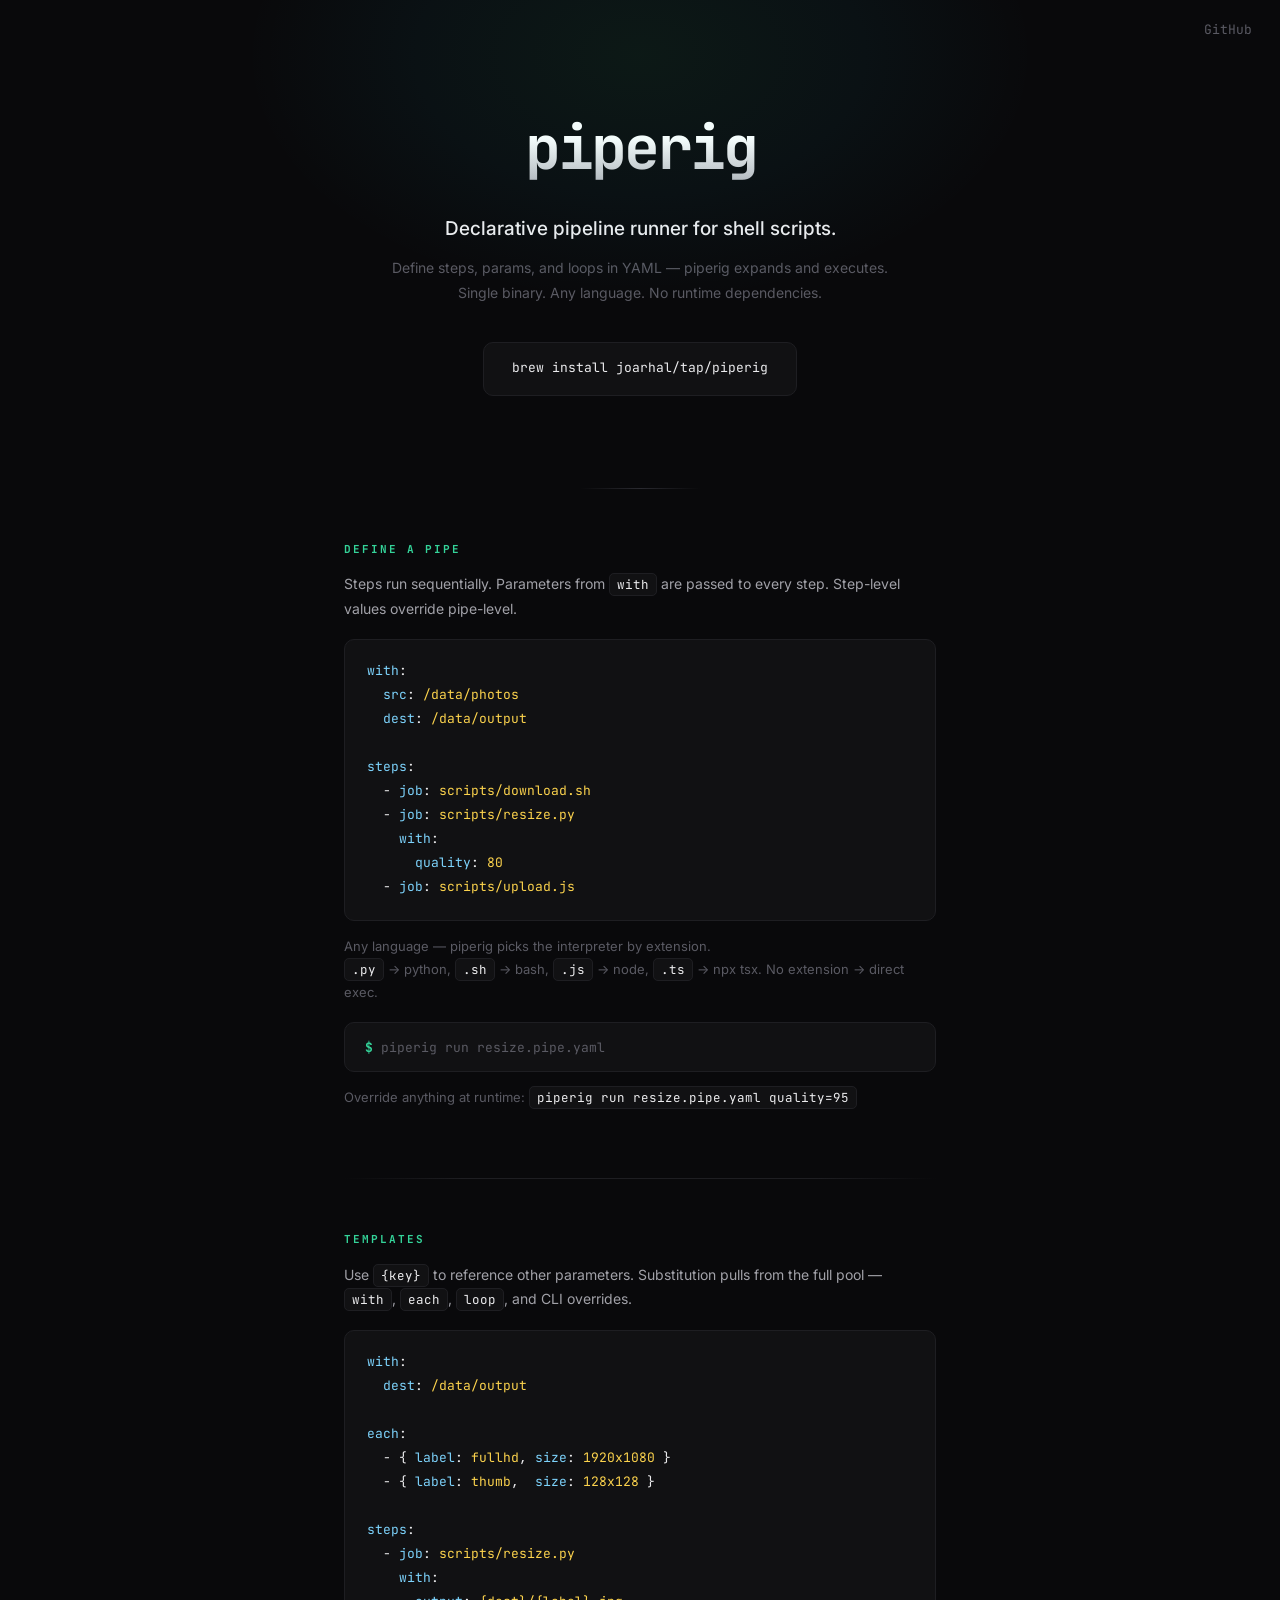
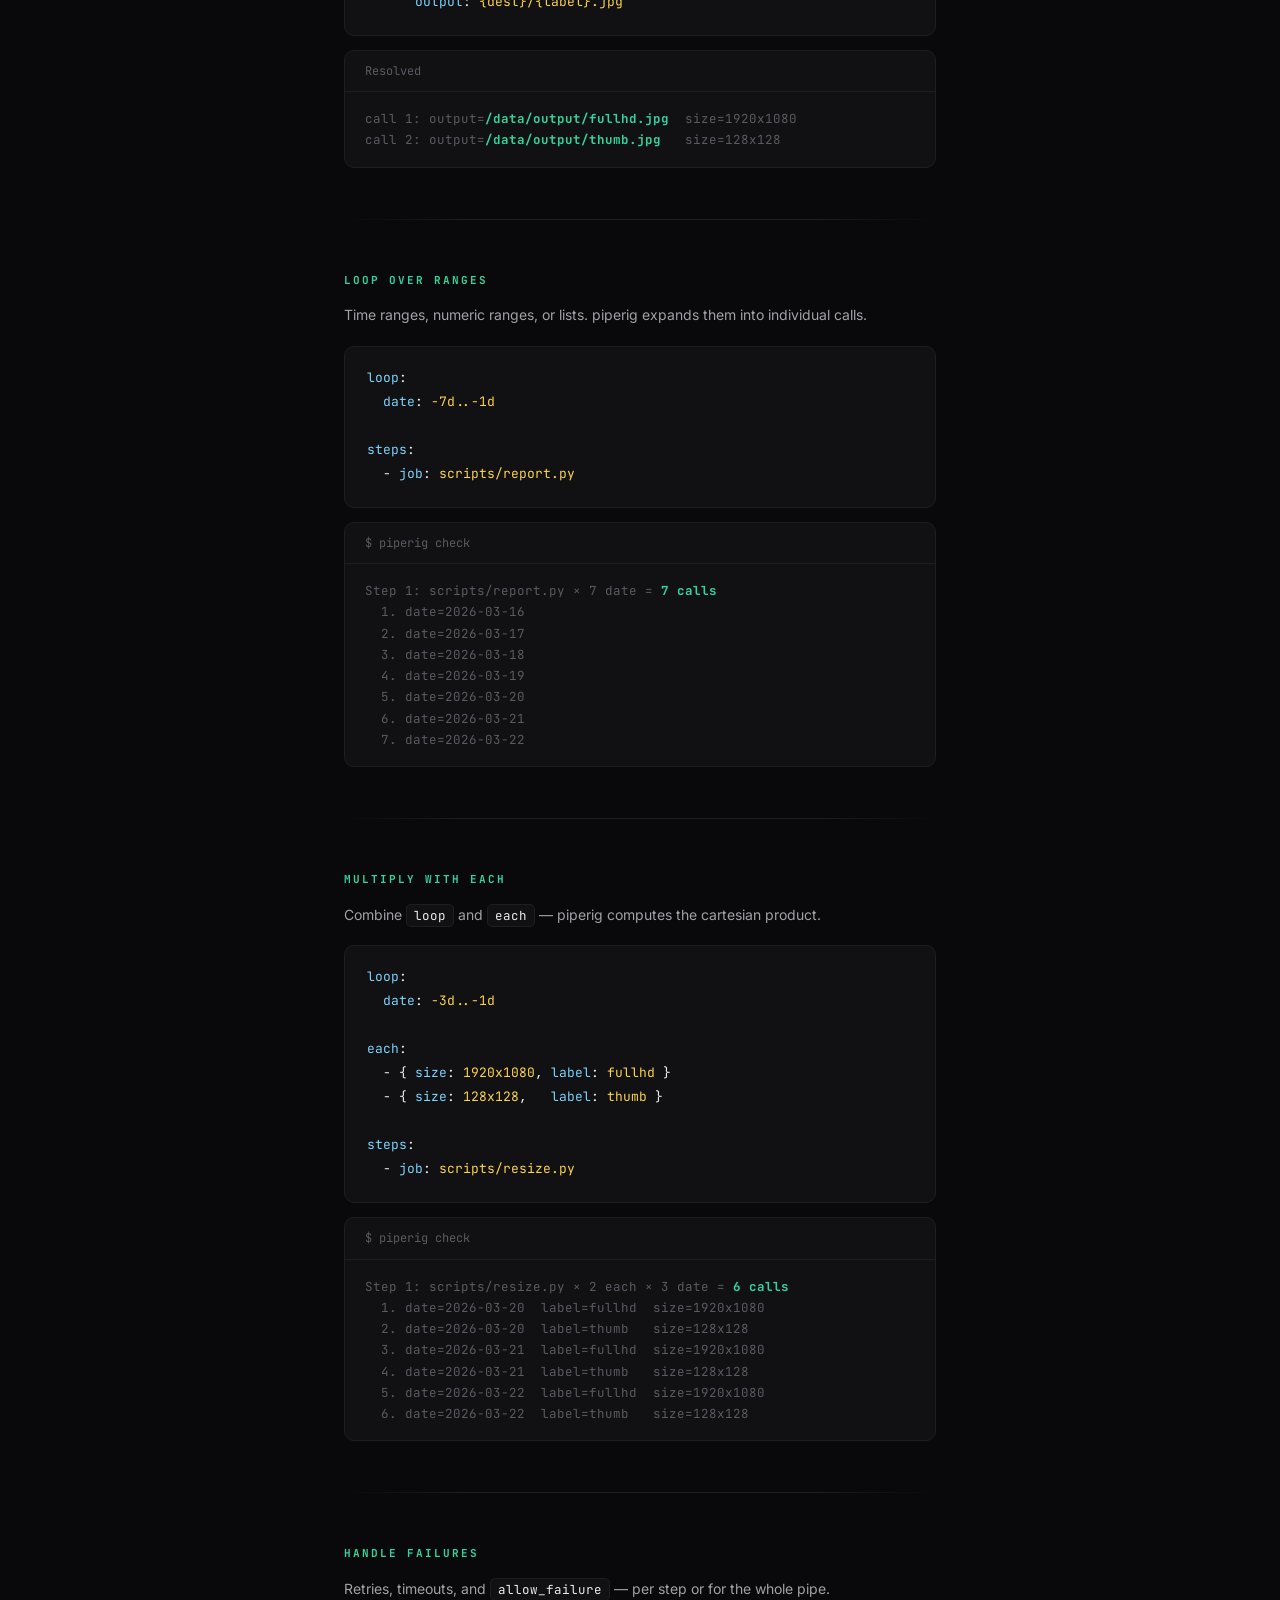
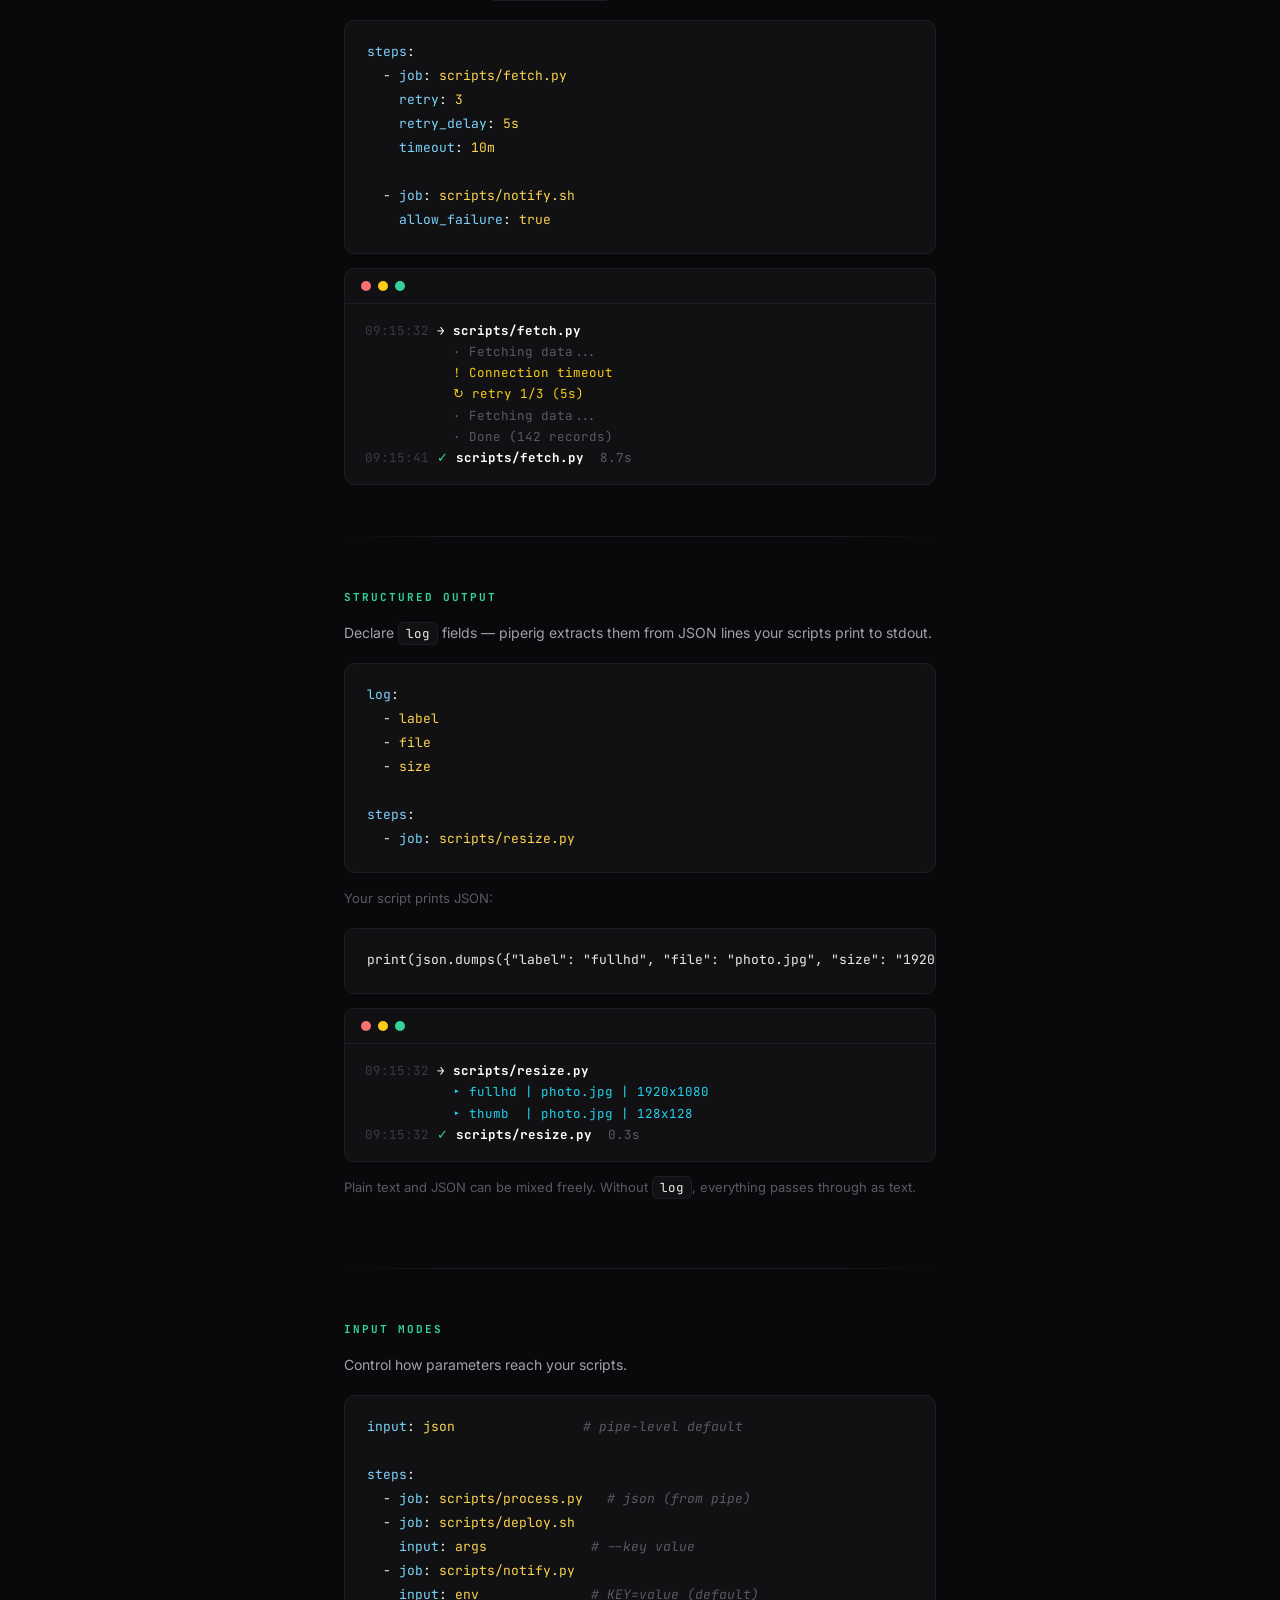
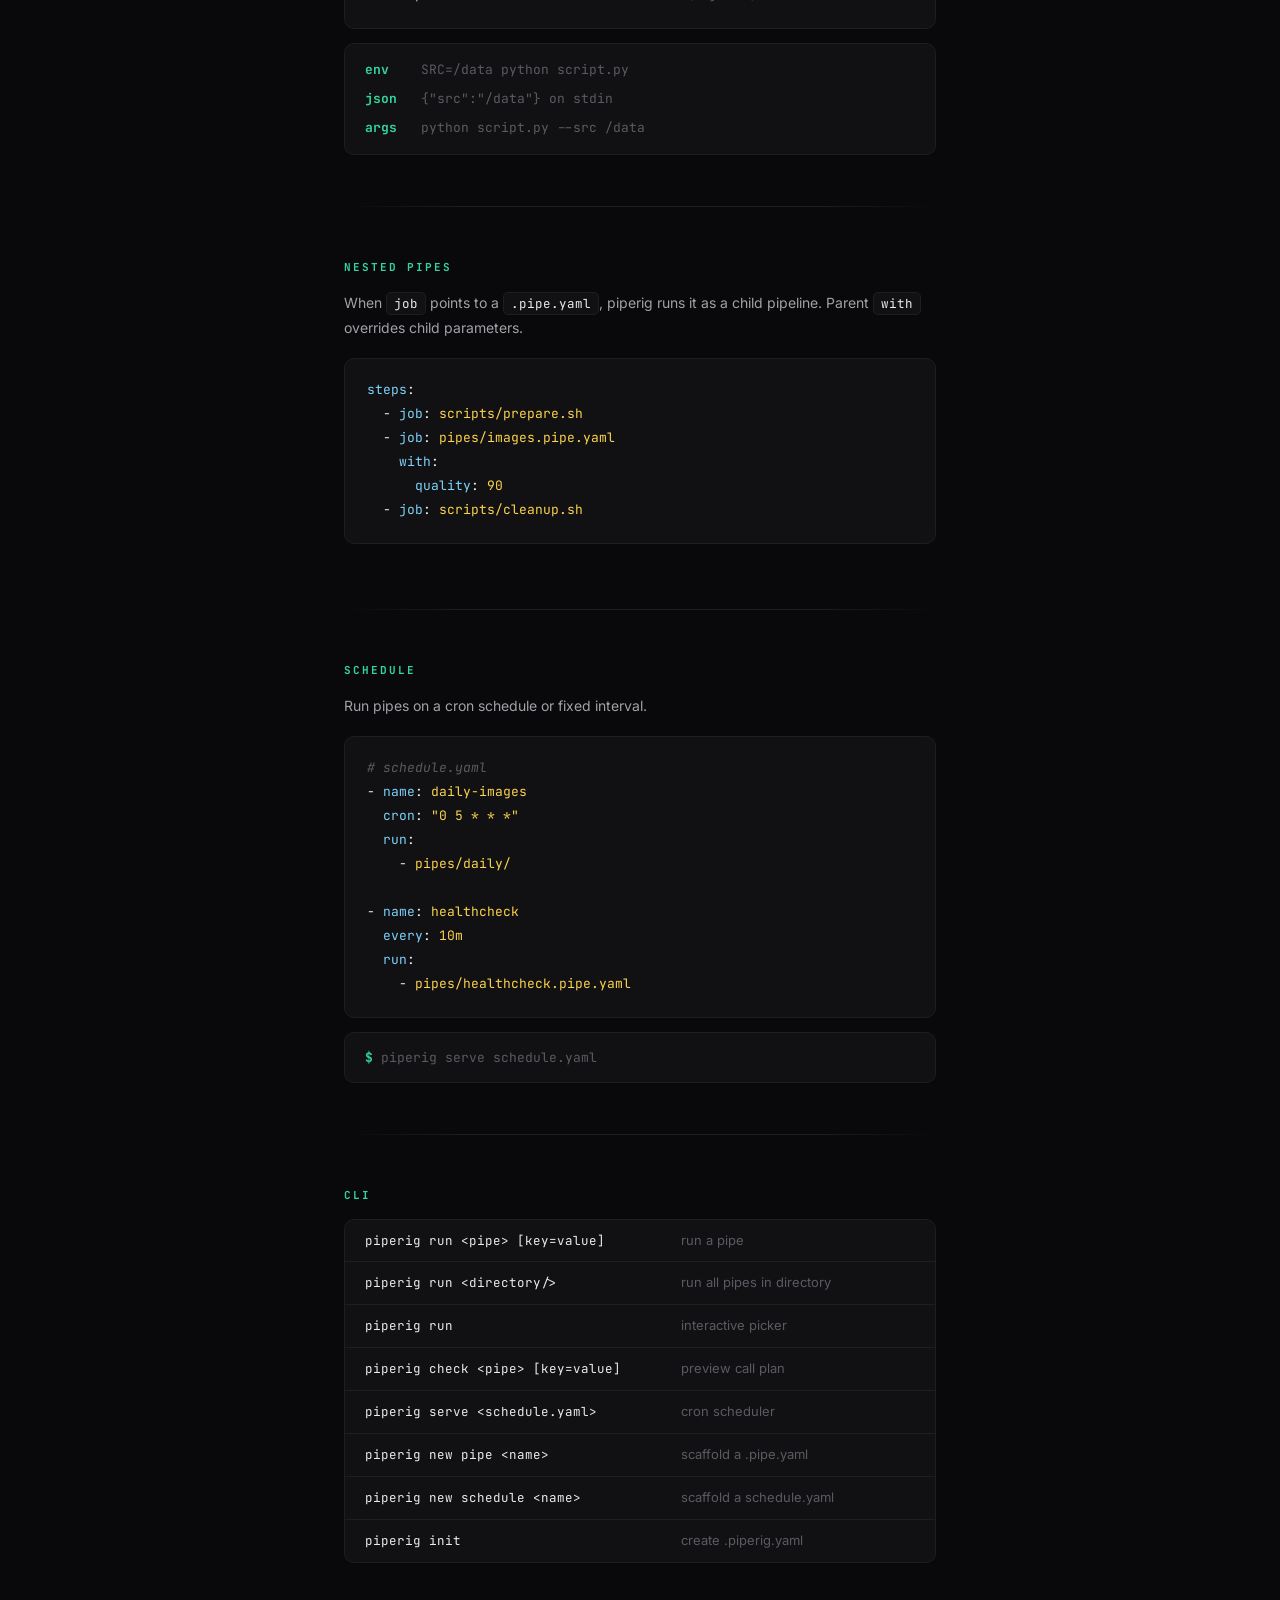
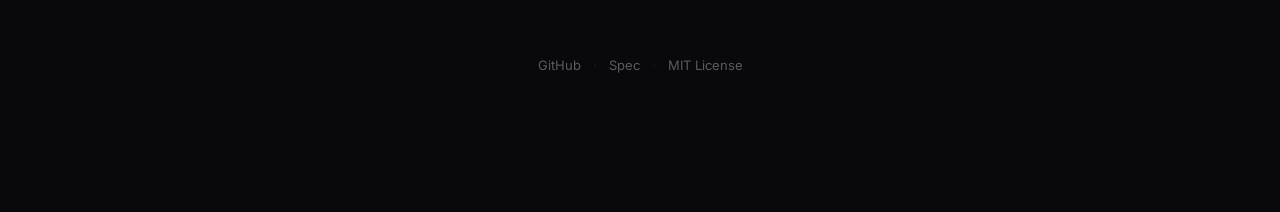
==== index.html @ ed2d98db "feat: add site to root for GitHub Pages Co-Authored-By: Claude Opus 4.6 (1M context) <noreply@anthro" ====
<!DOCTYPE html>
<html lang="en">
<head>
<meta charset="utf-8">
<meta name="viewport" content="width=device-width, initial-scale=1">
<title>piperig — declarative pipeline runner</title>
<link rel="stylesheet" href="style.css">
</head>
<body>

<header>
  <a href="https://github.com/joarhal/piperig" class="nav-link">GitHub</a>
  <h1>piperig</h1>
  <p class="subtitle">Declarative pipeline runner for shell scripts.</p>
  <p class="desc">Define steps, params, and loops in YAML — piperig expands and executes.<br>Single binary. Any language. No runtime dependencies.</p>
  <div class="install">
    <pre><code>brew install joarhal/tap/piperig</code></pre>
  </div>
</header>

<main>

<!-- 1: Define a pipe with parameters -->
<section>
  <div class="example-label">Define a pipe</div>
  <p>Steps run sequentially. Parameters from <code>with</code> are passed to every step. Step-level values override pipe-level.</p>
  <pre><code><span class="y-key">with</span>:
  <span class="y-key">src</span>: <span class="y-val">/data/photos</span>
  <span class="y-key">dest</span>: <span class="y-val">/data/output</span>

<span class="y-key">steps</span>:
  - <span class="y-key">job</span>: <span class="y-val">scripts/download.sh</span>
  - <span class="y-key">job</span>: <span class="y-val">scripts/resize.py</span>
    <span class="y-key">with</span>:
      <span class="y-key">quality</span>: <span class="y-val">80</span>
  - <span class="y-key">job</span>: <span class="y-val">scripts/upload.js</span></code></pre>
  <p class="note">Any language — piperig picks the interpreter by extension.<br><code>.py</code> → python, <code>.sh</code> → bash, <code>.js</code> → node, <code>.ts</code> → npx tsx. No extension → direct exec.</p>
  <div class="run-line"><code>piperig run resize.pipe.yaml</code></div>
  <p class="note">Override anything at runtime: <code>piperig run resize.pipe.yaml quality=95</code></p>
</section>

<!-- 2: Templates -->
<section>
  <div class="example-label">Templates</div>
  <p>Use <code>{key}</code> to reference other parameters. Substitution pulls from the full pool — <code>with</code>, <code>each</code>, <code>loop</code>, and CLI overrides.</p>
  <pre><code><span class="y-key">with</span>:
  <span class="y-key">dest</span>: <span class="y-val">/data/output</span>

<span class="y-key">each</span>:
  - { <span class="y-key">label</span>: <span class="y-val">fullhd</span>, <span class="y-key">size</span>: <span class="y-val">1920x1080</span> }
  - { <span class="y-key">label</span>: <span class="y-val">thumb</span>,  <span class="y-key">size</span>: <span class="y-val">128x128</span> }

<span class="y-key">steps</span>:
  - <span class="y-key">job</span>: <span class="y-val">scripts/resize.py</span>
    <span class="y-key">with</span>:
      <span class="y-key">output</span>: <span class="y-val">{dest}/{label}.jpg</span></code></pre>
  <div class="result">
    <div class="result-header">Resolved</div>
    <div class="result-body">call 1: output=<span class="accent">/data/output/fullhd.jpg</span>  size=1920x1080
call 2: output=<span class="accent">/data/output/thumb.jpg</span>   size=128x128</div>
  </div>
</section>

<!-- 3: Loop -->
<section>
  <div class="example-label">Loop over ranges</div>
  <p>Time ranges, numeric ranges, or lists. piperig expands them into individual calls.</p>
  <pre><code><span class="y-key">loop</span>:
  <span class="y-key">date</span>: <span class="y-val">-7d..-1d</span>

<span class="y-key">steps</span>:
  - <span class="y-key">job</span>: <span class="y-val">scripts/report.py</span></code></pre>
  <div class="result">
    <div class="result-header">$ piperig check</div>
    <div class="result-body">Step 1: scripts/report.py × 7 date = <span class="accent">7 calls</span>
  1. date=2026-03-16
  2. date=2026-03-17
  3. date=2026-03-18
  4. date=2026-03-19
  5. date=2026-03-20
  6. date=2026-03-21
  7. date=2026-03-22</div>
  </div>
</section>

<!-- 4: Each + cartesian -->
<section>
  <div class="example-label">Multiply with each</div>
  <p>Combine <code>loop</code> and <code>each</code> — piperig computes the cartesian product.</p>
  <pre><code><span class="y-key">loop</span>:
  <span class="y-key">date</span>: <span class="y-val">-3d..-1d</span>

<span class="y-key">each</span>:
  - { <span class="y-key">size</span>: <span class="y-val">1920x1080</span>, <span class="y-key">label</span>: <span class="y-val">fullhd</span> }
  - { <span class="y-key">size</span>: <span class="y-val">128x128</span>,   <span class="y-key">label</span>: <span class="y-val">thumb</span> }

<span class="y-key">steps</span>:
  - <span class="y-key">job</span>: <span class="y-val">scripts/resize.py</span></code></pre>
  <div class="result">
    <div class="result-header">$ piperig check</div>
    <div class="result-body">Step 1: scripts/resize.py × 2 each × 3 date = <span class="accent">6 calls</span>
  1. date=2026-03-20  label=fullhd  size=1920x1080
  2. date=2026-03-20  label=thumb   size=128x128
  3. date=2026-03-21  label=fullhd  size=1920x1080
  4. date=2026-03-21  label=thumb   size=128x128
  5. date=2026-03-22  label=fullhd  size=1920x1080
  6. date=2026-03-22  label=thumb   size=128x128</div>
  </div>
</section>

<!-- 5: Retry -->
<section>
  <div class="example-label">Handle failures</div>
  <p>Retries, timeouts, and <code>allow_failure</code> — per step or for the whole pipe.</p>
  <pre><code><span class="y-key">steps</span>:
  - <span class="y-key">job</span>: <span class="y-val">scripts/fetch.py</span>
    <span class="y-key">retry</span>: <span class="y-val">3</span>
    <span class="y-key">retry_delay</span>: <span class="y-val">5s</span>
    <span class="y-key">timeout</span>: <span class="y-val">10m</span>

  - <span class="y-key">job</span>: <span class="y-val">scripts/notify.sh</span>
    <span class="y-key">allow_failure</span>: <span class="y-val">true</span></code></pre>
  <div class="terminal">
    <div class="titlebar"><span class="dot red"></span><span class="dot yellow"></span><span class="dot green"></span></div>
    <div class="term-content"><span class="t-ts">09:15:32</span> <span class="t-bold">→ scripts/fetch.py</span>
<span class="t-dim">           · Fetching data...</span>
<span class="t-warn">           ! Connection timeout</span>
<span class="t-warn">           ↻ retry 1/3 (5s)</span>
<span class="t-dim">           · Fetching data...</span>
<span class="t-dim">           · Done (142 records)</span>
<span class="t-ts">09:15:41</span> <span class="t-ok">✓</span> <span class="t-bold">scripts/fetch.py</span>  <span class="t-dim">8.7s</span></div>
  </div>
</section>

<!-- 6: Structured output -->
<section>
  <div class="example-label">Structured output</div>
  <p>Declare <code>log</code> fields — piperig extracts them from JSON lines your scripts print to stdout.</p>
  <pre><code><span class="y-key">log</span>:
  - <span class="y-val">label</span>
  - <span class="y-val">file</span>
  - <span class="y-val">size</span>

<span class="y-key">steps</span>:
  - <span class="y-key">job</span>: <span class="y-val">scripts/resize.py</span></code></pre>
  <p class="note">Your script prints JSON:</p>
  <pre><code>print(json.dumps({"label": "fullhd", "file": "photo.jpg", "size": "1920x1080"}))</code></pre>
  <div class="terminal">
    <div class="titlebar"><span class="dot red"></span><span class="dot yellow"></span><span class="dot green"></span></div>
    <div class="term-content"><span class="t-ts">09:15:32</span> <span class="t-bold">→ scripts/resize.py</span>
<span class="t-cyan">           ▸ fullhd | photo.jpg | 1920x1080</span>
<span class="t-cyan">           ▸ thumb  | photo.jpg | 128x128</span>
<span class="t-ts">09:15:32</span> <span class="t-ok">✓</span> <span class="t-bold">scripts/resize.py</span>  <span class="t-dim">0.3s</span></div>
  </div>
  <p class="note">Plain text and JSON can be mixed freely. Without <code>log</code>, everything passes through as text.</p>
</section>

<!-- 7: Input modes -->
<section>
  <div class="example-label">Input modes</div>
  <p>Control how parameters reach your scripts.</p>
  <pre><code><span class="y-key">input</span>: <span class="y-val">json</span>                <span class="y-comment"># pipe-level default</span>

<span class="y-key">steps</span>:
  - <span class="y-key">job</span>: <span class="y-val">scripts/process.py</span>   <span class="y-comment"># json (from pipe)</span>
  - <span class="y-key">job</span>: <span class="y-val">scripts/deploy.sh</span>
    <span class="y-key">input</span>: <span class="y-val">args</span>             <span class="y-comment"># --key value</span>
  - <span class="y-key">job</span>: <span class="y-val">scripts/notify.py</span>
    <span class="y-key">input</span>: <span class="y-val">env</span>              <span class="y-comment"># KEY=value (default)</span></code></pre>
  <div class="modes">
    <div class="mode"><span class="mode-name">env</span><span class="mode-desc">SRC=/data python script.py</span></div>
    <div class="mode"><span class="mode-name">json</span><span class="mode-desc">{"src":"/data"} on stdin</span></div>
    <div class="mode"><span class="mode-name">args</span><span class="mode-desc">python script.py --src /data</span></div>
  </div>
</section>

<!-- 8: Nested pipes -->
<section>
  <div class="example-label">Nested pipes</div>
  <p>When <code>job</code> points to a <code>.pipe.yaml</code>, piperig runs it as a child pipeline. Parent <code>with</code> overrides child parameters.</p>
  <pre><code><span class="y-key">steps</span>:
  - <span class="y-key">job</span>: <span class="y-val">scripts/prepare.sh</span>
  - <span class="y-key">job</span>: <span class="y-val">pipes/images.pipe.yaml</span>
    <span class="y-key">with</span>:
      <span class="y-key">quality</span>: <span class="y-val">90</span>
  - <span class="y-key">job</span>: <span class="y-val">scripts/cleanup.sh</span></code></pre>
</section>

<!-- 9: Scheduling -->
<section>
  <div class="example-label">Schedule</div>
  <p>Run pipes on a cron schedule or fixed interval.</p>
  <pre><code><span class="y-comment"># schedule.yaml</span>
- <span class="y-key">name</span>: <span class="y-val">daily-images</span>
  <span class="y-key">cron</span>: <span class="y-val">"0 5 * * *"</span>
  <span class="y-key">run</span>:
    - <span class="y-val">pipes/daily/</span>

- <span class="y-key">name</span>: <span class="y-val">healthcheck</span>
  <span class="y-key">every</span>: <span class="y-val">10m</span>
  <span class="y-key">run</span>:
    - <span class="y-val">pipes/healthcheck.pipe.yaml</span></code></pre>
  <div class="run-line"><code>piperig serve schedule.yaml</code></div>
</section>

<!-- 10: CLI -->
<section>
  <div class="example-label">CLI</div>
  <div class="cli-list">
    <div class="cli-row"><code>piperig run &lt;pipe&gt; [key=value]</code><span>run a pipe</span></div>
    <div class="cli-row"><code>piperig run &lt;directory/&gt;</code><span>run all pipes in directory</span></div>
    <div class="cli-row"><code>piperig run</code><span>interactive picker</span></div>
    <div class="cli-row"><code>piperig check &lt;pipe&gt; [key=value]</code><span>preview call plan</span></div>
    <div class="cli-row"><code>piperig serve &lt;schedule.yaml&gt;</code><span>cron scheduler</span></div>
    <div class="cli-row"><code>piperig new pipe &lt;name&gt;</code><span>scaffold a .pipe.yaml</span></div>
    <div class="cli-row"><code>piperig new schedule &lt;name&gt;</code><span>scaffold a schedule.yaml</span></div>
    <div class="cli-row"><code>piperig init</code><span>create .piperig.yaml</span></div>
  </div>
</section>

</main>

<footer>
  <a href="https://github.com/joarhal/piperig">GitHub</a>
  <span class="sep">·</span>
  <a href="https://github.com/joarhal/piperig/blob/main/docs/SPEC.md">Spec</a>
  <span class="sep">·</span>
  <span>MIT License</span>
</footer>

</body>
</html>
---- style.css ----
@import url('https://fonts.googleapis.com/css2?family=JetBrains+Mono:wght@400;700&family=Inter:wght@400;500;600&display=swap');

:root {
  --bg: #09090b;
  --surface: #111113;
  --surface-hover: #18181b;
  --border: #1e1e22;
  --border-light: #2a2a30;
  --text: #ececee;
  --text-secondary: #a1a1a8;
  --text-dim: #5a5a63;
  --accent: #34d399;
  --accent-glow: rgba(52, 211, 153, 0.08);
  --blue: #7dd3fc;
  --amber: #fcd34d;
  --yellow: #facc15;
  --red: #f87171;
  --cyan: #22d3ee;
  --mono: 'JetBrains Mono', monospace;
  --sans: 'Inter', system-ui, -apple-system, sans-serif;
}

* { margin: 0; padding: 0; box-sizing: border-box; }

html {
  -webkit-font-smoothing: antialiased;
  -moz-osx-font-smoothing: grayscale;
}

body {
  background: var(--bg);
  color: var(--text);
  font-family: var(--sans);
  font-size: 15px;
  line-height: 1.6;
}

/* Header */
header {
  text-align: center;
  padding: 100px 24px 72px;
  position: relative;
  overflow: hidden;
}

.nav-link {
  position: absolute;
  top: 20px;
  right: 28px;
  font-family: var(--mono);
  font-size: 13px;
  color: var(--text-dim);
  text-decoration: none;
  transition: color 0.15s;
  z-index: 1;
}

.nav-link:hover {
  color: var(--accent);
}

header::before {
  content: '';
  position: absolute;
  top: -40%;
  left: 50%;
  transform: translateX(-50%);
  width: 800px;
  height: 500px;
  background: radial-gradient(ellipse at center, rgba(52, 211, 153, 0.08) 0%, rgba(34, 211, 238, 0.04) 40%, transparent 70%);
  pointer-events: none;
}

header::after {
  content: '';
  position: absolute;
  bottom: 0;
  left: 50%;
  transform: translateX(-50%);
  width: 120px;
  height: 1px;
  background: linear-gradient(90deg, transparent, var(--border-light), transparent);
}

h1 {
  font-family: var(--mono);
  font-size: 60px;
  font-weight: 700;
  letter-spacing: -3px;
  color: #fff;
  margin-bottom: 16px;
  background: linear-gradient(180deg, #fff 40%, var(--text-secondary) 100%);
  -webkit-background-clip: text;
  -webkit-text-fill-color: transparent;
}

.subtitle {
  font-size: 19px;
  font-weight: 500;
  color: var(--text);
  margin-bottom: 10px;
}

.desc {
  color: var(--text-dim);
  font-size: 14px;
  line-height: 1.8;
  margin-bottom: 36px;
}

.install pre {
  display: inline-block;
  background: var(--surface);
  border: 1px solid var(--border);
  border-radius: 10px;
  padding: 14px 28px;
  transition: border-color 0.2s;
}

.install pre:hover {
  border-color: var(--border-light);
}

/* Main */
main {
  max-width: 640px;
  margin: 0 auto;
  padding: 0 24px;
}

/* Sections */
section {
  padding: 52px 0;
  position: relative;
}

section::after {
  content: '';
  position: absolute;
  bottom: 0;
  left: 0;
  right: 0;
  height: 1px;
  background: linear-gradient(90deg, transparent, var(--border) 20%, var(--border) 80%, transparent);
}

section:last-child::after {
  display: none;
}

.example-label {
  font-family: var(--mono);
  font-size: 11px;
  font-weight: 700;
  text-transform: uppercase;
  letter-spacing: 2px;
  color: var(--accent);
  margin-bottom: 14px;
}

p {
  color: var(--text-secondary);
  margin-bottom: 18px;
  font-size: 14px;
  line-height: 1.75;
}

p code {
  font-family: var(--mono);
  font-size: 12.5px;
  background: var(--surface);
  border: 1px solid var(--border);
  padding: 2px 7px;
  border-radius: 5px;
  color: var(--text);
}

.note {
  font-size: 13px;
  color: var(--text-dim);
  margin-top: 14px;
}

/* Code blocks */
pre {
  background: var(--surface);
  border: 1px solid var(--border);
  border-radius: 10px;
  padding: 20px 22px;
  overflow-x: auto;
  margin-bottom: 14px;
}

code {
  font-family: var(--mono);
  font-size: 13px;
  line-height: 1.75;
  color: var(--text);
}

/* YAML syntax */
.y-key { color: var(--blue); }
.y-val { color: var(--amber); }
.y-comment { color: var(--text-dim); font-style: italic; }

/* Run line */
.run-line {
  background: var(--surface);
  border: 1px solid var(--border);
  border-radius: 10px;
  padding: 12px 20px;
  margin-top: 10px;
}

.run-line code {
  color: var(--text-dim);
  font-size: 13px;
}

.run-line code::before {
  content: '$ ';
  color: var(--accent);
  font-weight: 700;
}

/* Result block */
.result {
  background: var(--surface);
  border: 1px solid var(--border);
  border-radius: 10px;
  overflow: hidden;
  margin-top: 10px;
  font-family: var(--mono);
  font-size: 12.5px;
  line-height: 1.7;
}

.result-header {
  padding: 10px 20px;
  color: var(--text-dim);
  font-family: var(--mono);
  font-size: 12px;
  border-bottom: 1px solid var(--border);
}

.result-body {
  padding: 16px 20px;
  white-space: pre;
  overflow-x: auto;
  color: var(--text-dim);
}

.accent { color: var(--accent); font-weight: 700; }

/* Terminal block */
.terminal {
  background: var(--surface);
  border: 1px solid var(--border);
  border-radius: 10px;
  overflow: hidden;
  margin-top: 10px;
}

.titlebar {
  padding: 12px 16px;
  display: flex;
  gap: 7px;
  border-bottom: 1px solid var(--border);
}

.dot {
  width: 10px;
  height: 10px;
  border-radius: 50%;
  display: inline-block;
}
.dot.red { background: var(--red); }
.dot.yellow { background: var(--yellow); }
.dot.green { background: var(--accent); }

.term-content {
  padding: 16px 20px;
  font-family: var(--mono);
  font-size: 12.5px;
  line-height: 1.7;
  white-space: pre;
  overflow-x: auto;
}

.t-cmd { color: #fff; font-weight: 700; }
.t-bold { color: #fff; font-weight: 700; }
.t-dim { color: var(--text-dim); }
.t-ts { color: #3a3a42; }
.t-ok { color: var(--accent); }
.t-warn { color: var(--yellow); }
.t-fail { color: var(--red); }
.t-cyan { color: var(--cyan); }

/* Input modes */
.modes {
  margin-top: 14px;
  display: flex;
  flex-direction: column;
  gap: 8px;
  background: var(--surface);
  border: 1px solid var(--border);
  border-radius: 10px;
  padding: 16px 20px;
}

.mode {
  display: flex;
  align-items: baseline;
  gap: 16px;
  font-family: var(--mono);
  font-size: 13px;
}

.mode-name {
  color: var(--accent);
  font-weight: 700;
  min-width: 40px;
}

.mode-desc {
  color: var(--text-dim);
}

/* CLI list */
.cli-list {
  display: flex;
  flex-direction: column;
  gap: 0;
  background: var(--surface);
  border: 1px solid var(--border);
  border-radius: 10px;
  overflow: hidden;
}

.cli-row {
  display: flex;
  align-items: baseline;
  gap: 16px;
  padding: 10px 20px;
  font-size: 13px;
  border-bottom: 1px solid var(--border);
}

.cli-row:last-child {
  border-bottom: none;
}

.cli-row:hover {
  background: var(--surface-hover);
}

.cli-row code {
  font-family: var(--mono);
  color: var(--text);
  white-space: nowrap;
  min-width: 300px;
  font-size: 12.5px;
}

.cli-row span {
  color: var(--text-dim);
  font-size: 13px;
}

/* Footer */
footer {
  max-width: 640px;
  margin: 0 auto;
  padding: 40px 24px 80px;
  text-align: center;
  color: var(--text-dim);
  font-size: 13px;
  display: flex;
  justify-content: center;
  gap: 12px;
}

footer a {
  color: var(--text-dim);
  text-decoration: none;
  transition: color 0.15s;
}

footer a:hover {
  color: var(--accent);
}

.sep { color: var(--border); }

/* Selection */
::selection {
  background: var(--accent);
  color: var(--bg);
}

/* Scrollbar */
::-webkit-scrollbar {
  height: 6px;
}

::-webkit-scrollbar-track {
  background: transparent;
}

::-webkit-scrollbar-thumb {
  background: var(--border);
  border-radius: 3px;
}

/* Mobile */
@media (max-width: 600px) {
  h1 { font-size: 44px; letter-spacing: -2px; }
  header { padding: 64px 24px 48px; }
  section { padding: 36px 0; }
  .cli-row { flex-direction: column; gap: 4px; }
  .cli-row code { min-width: auto; }
}
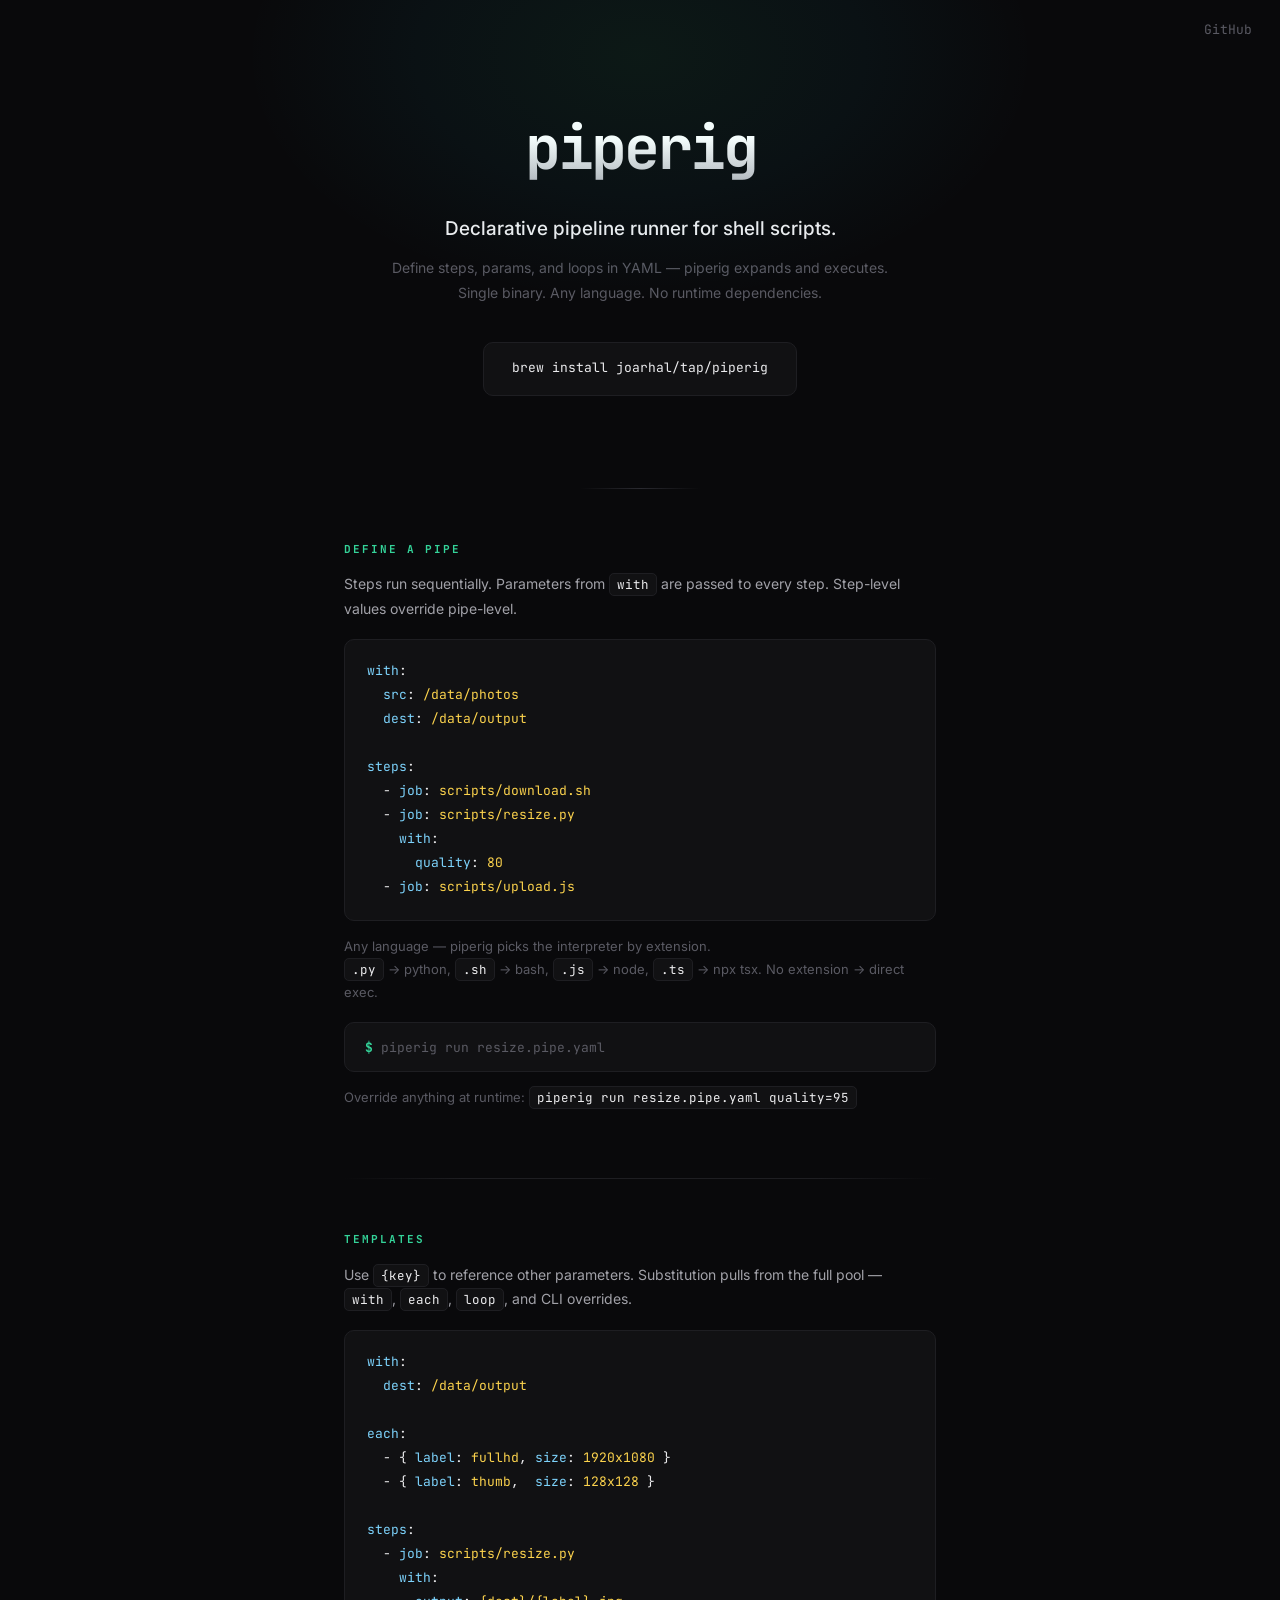
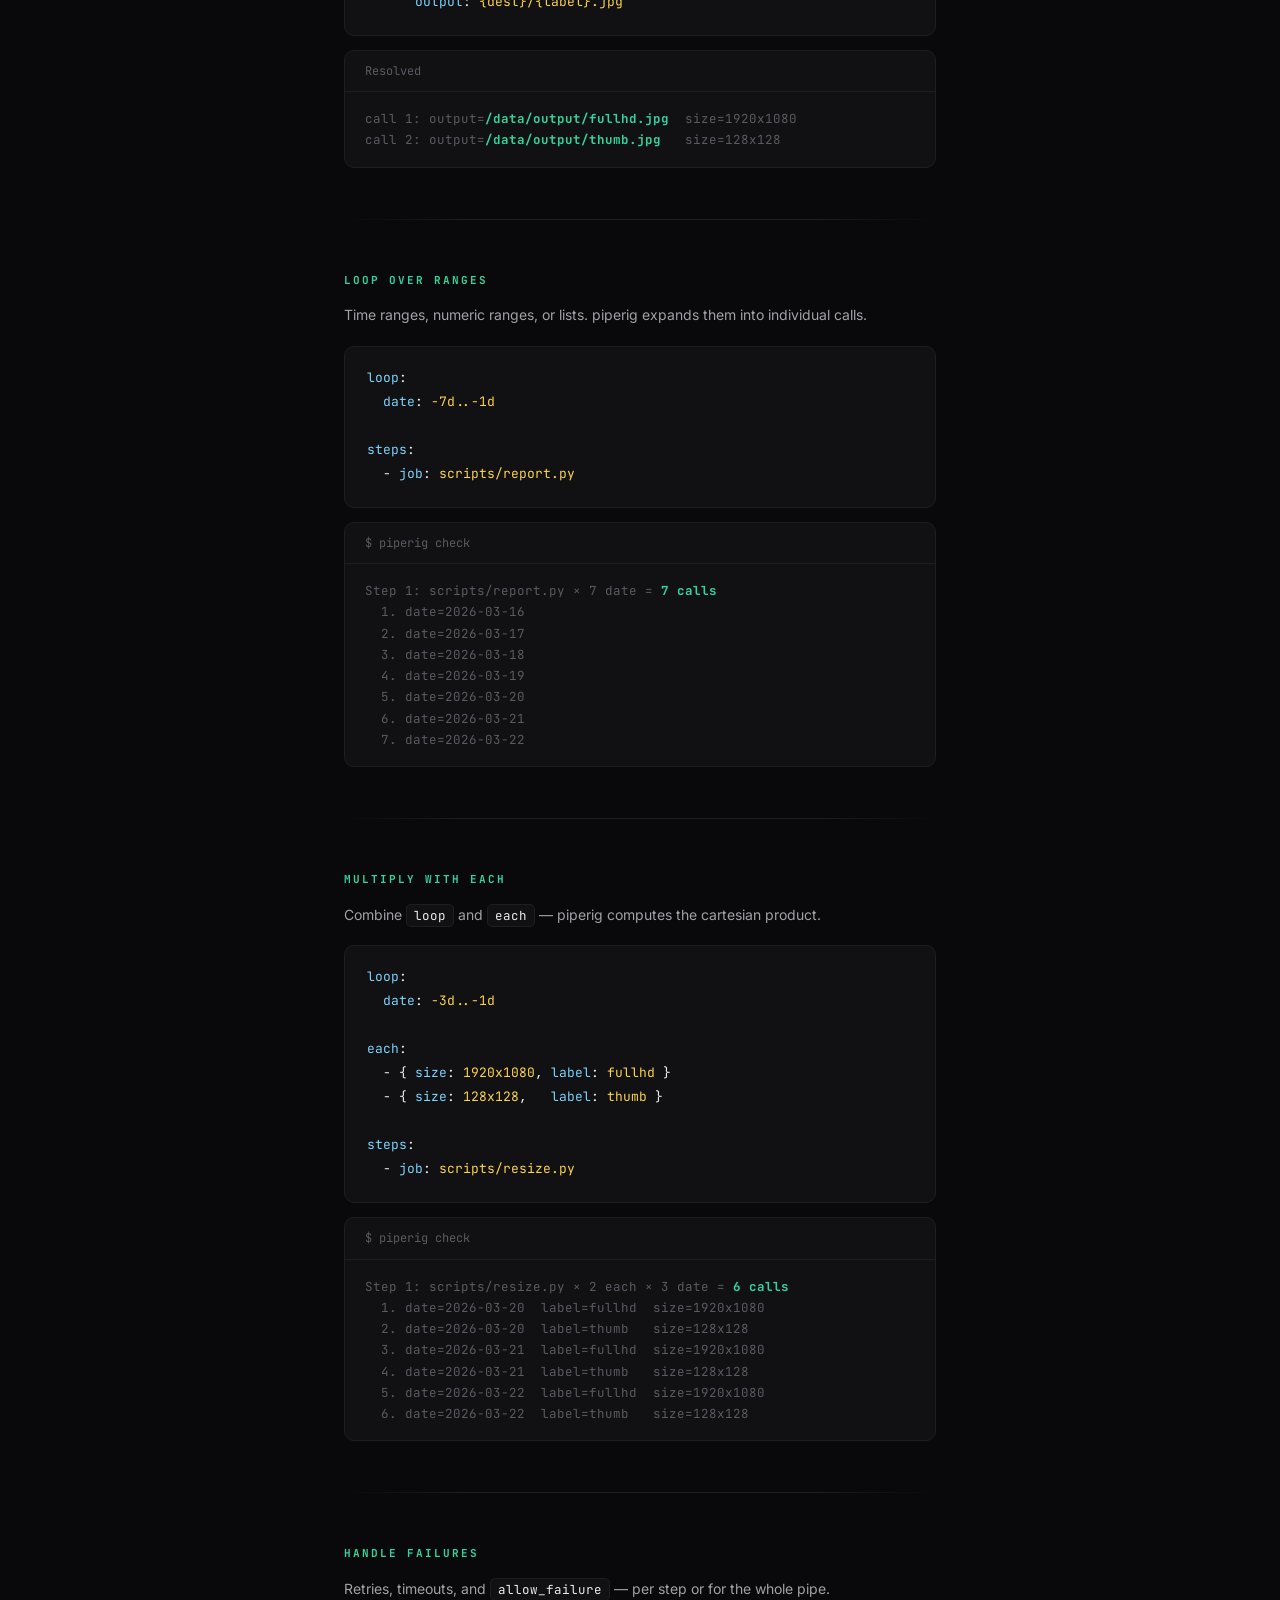
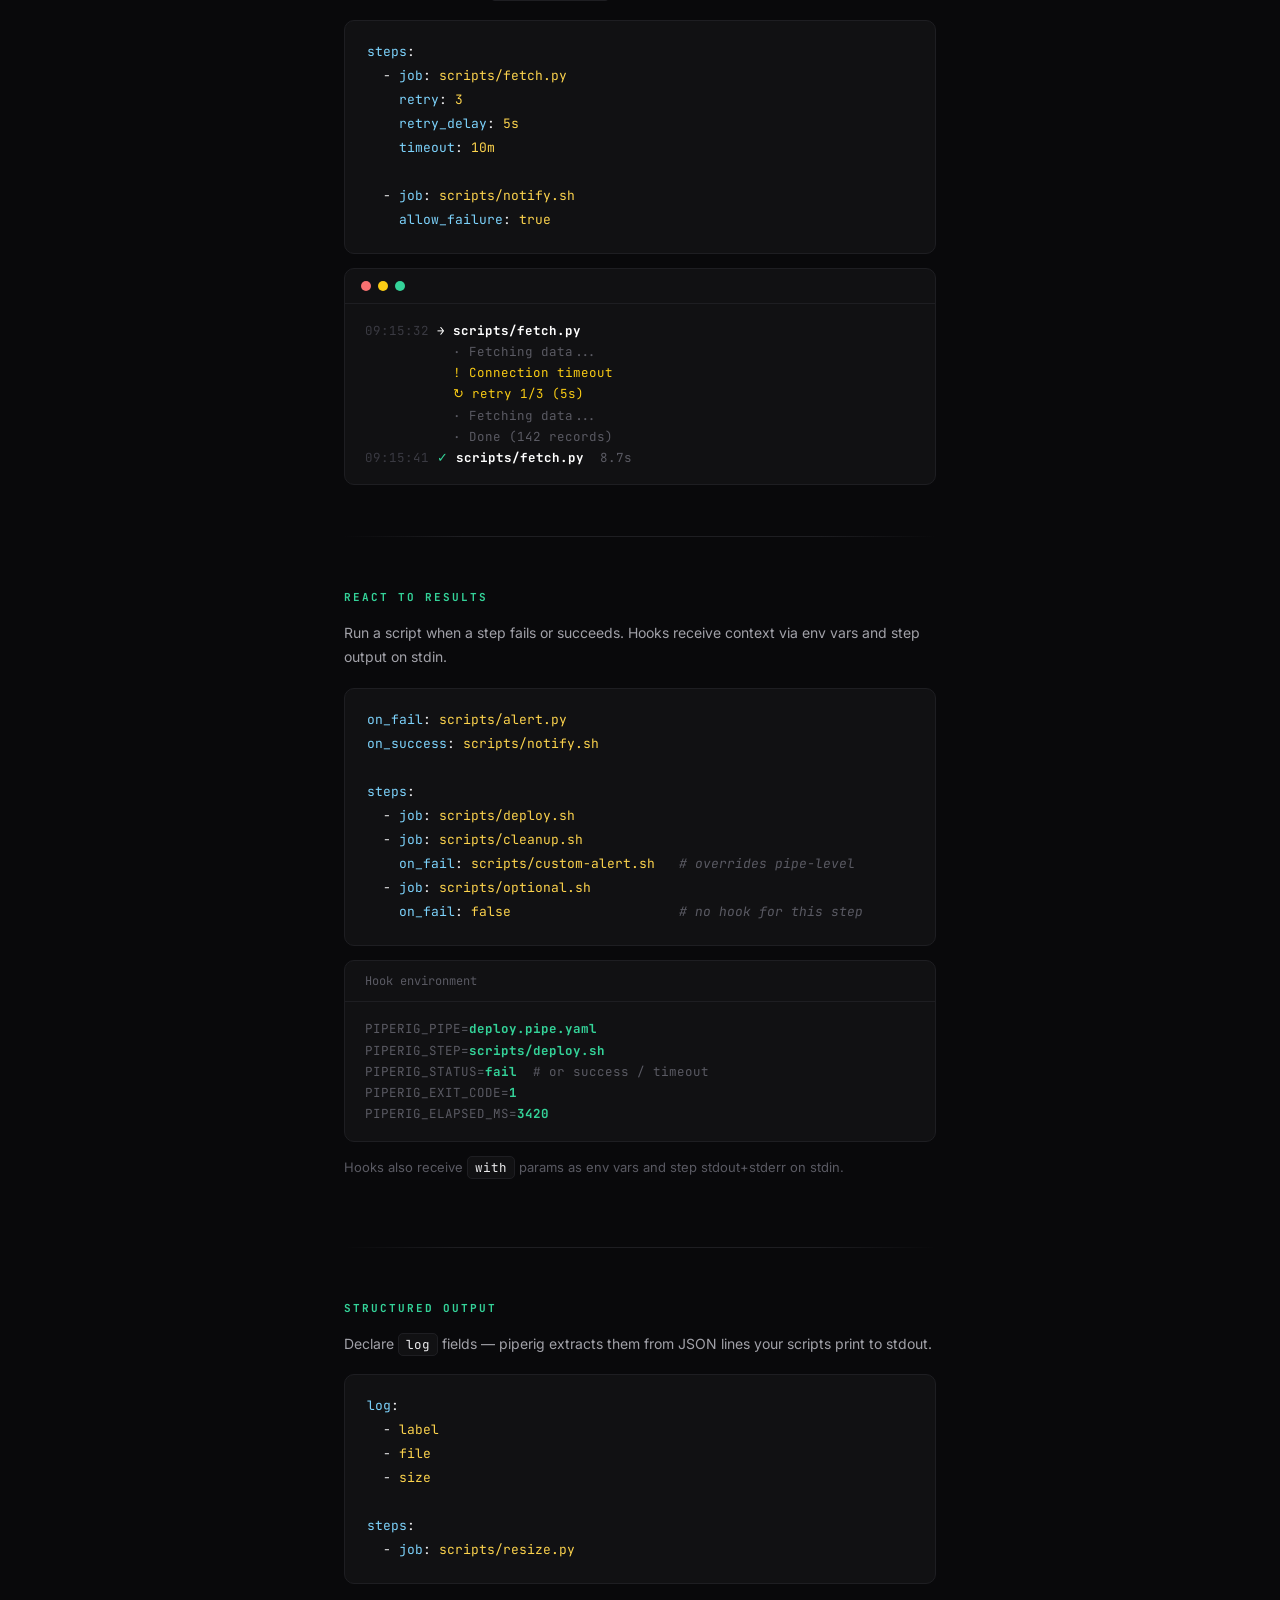
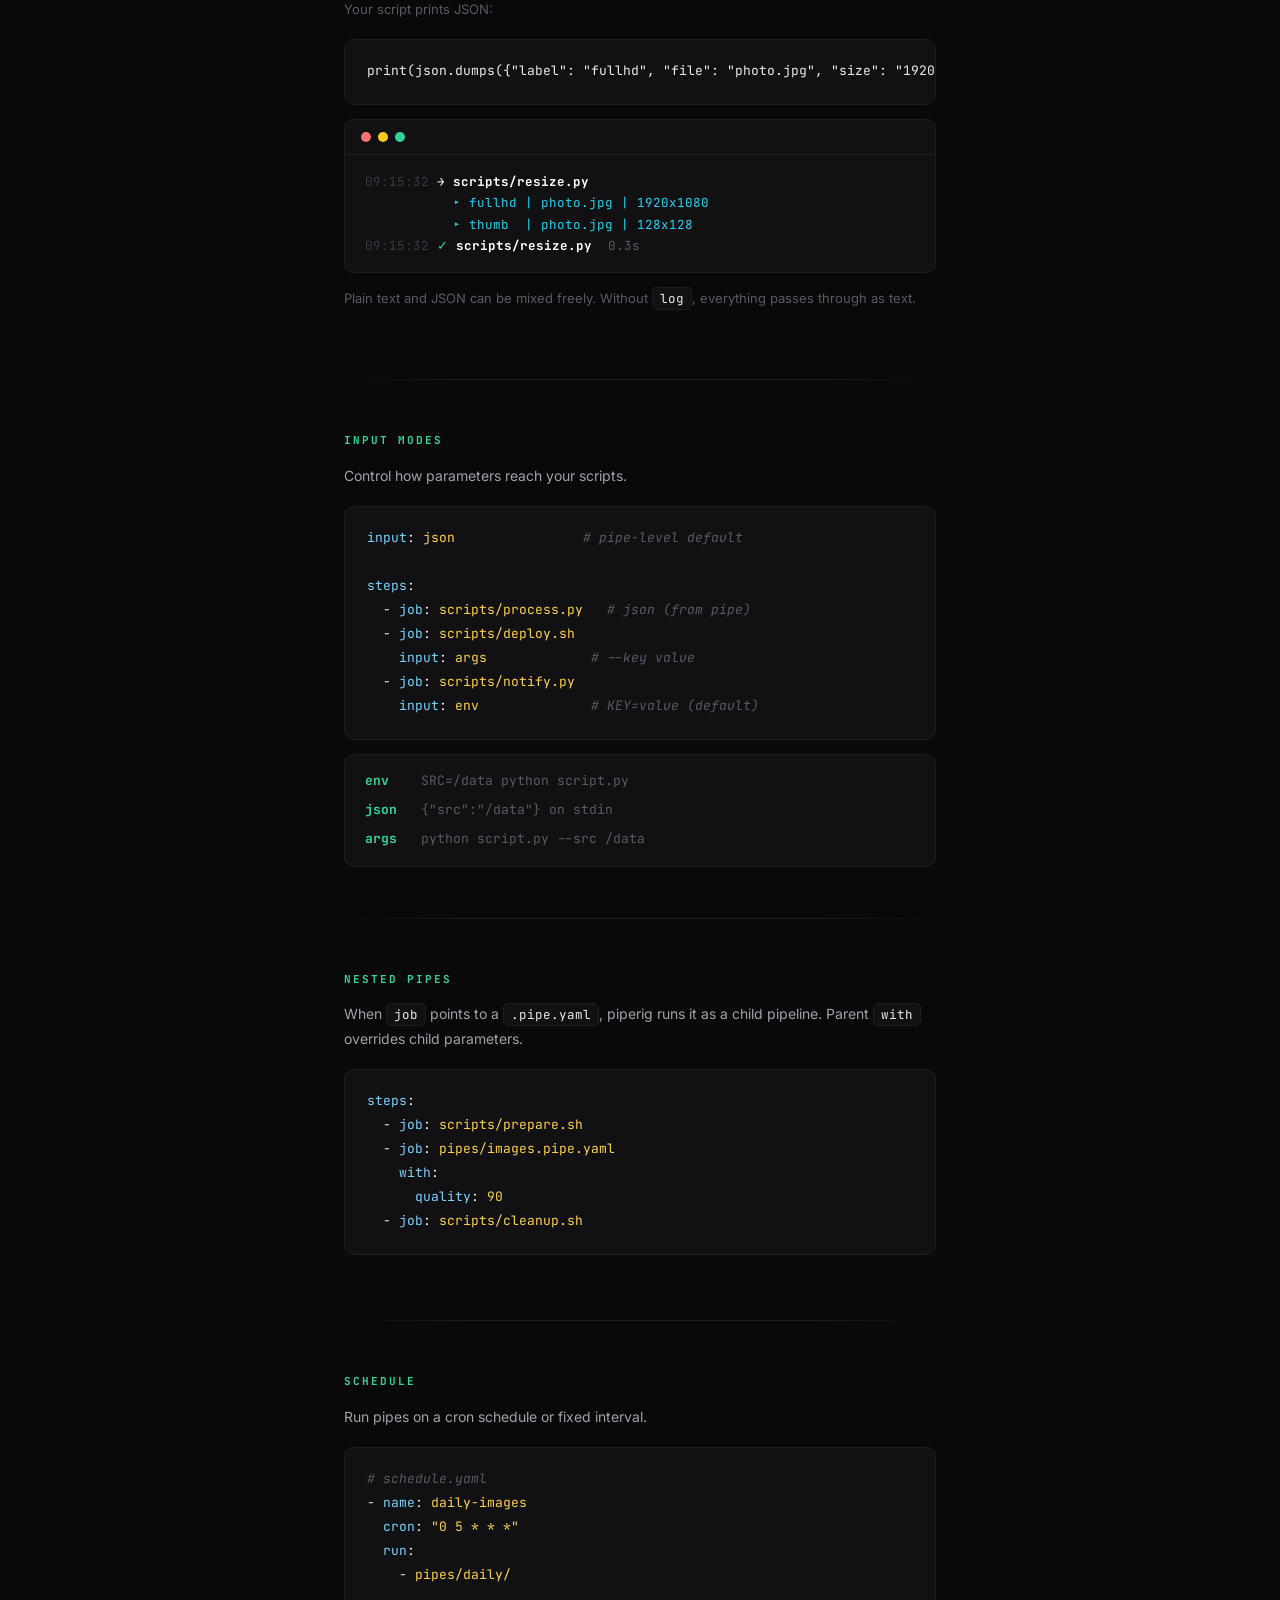
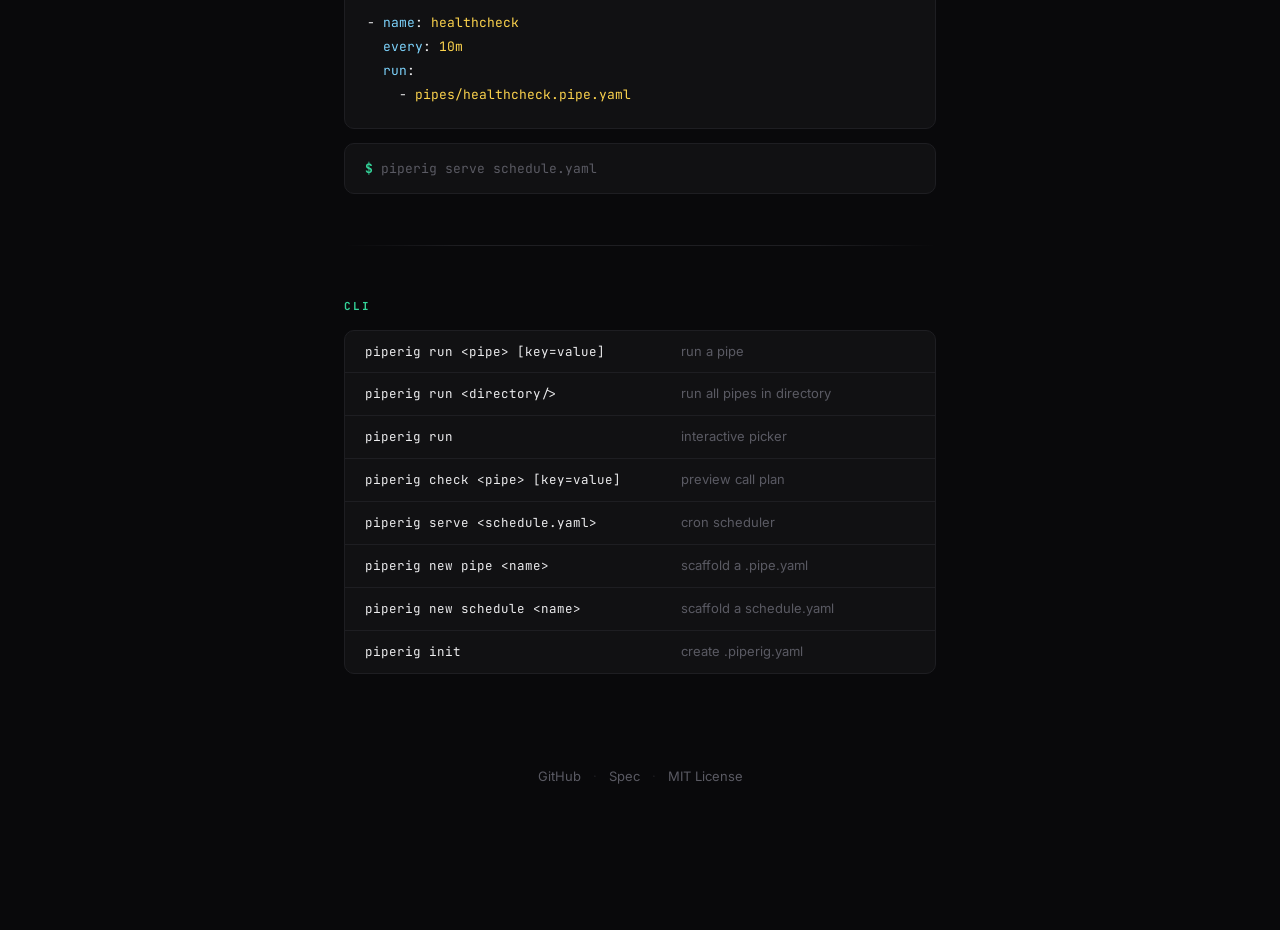
==== commit 451f74f8: "docs: add hooks section to landing page Co-Authored-By: Claude Opus 4.6 (1M context) <noreply@anthro" ====
--- a/index.html
+++ b/index.html
@@ -132,7 +132,31 @@
   </div>
 </section>
 
-<!-- 6: Structured output -->
+<!-- 6: Hooks -->
+<section>
+  <div class="example-label">React to results</div>
+  <p>Run a script when a step fails or succeeds. Hooks receive context via env vars and step output on stdin.</p>
+  <pre><code><span class="y-key">on_fail</span>: <span class="y-val">scripts/alert.py</span>
+<span class="y-key">on_success</span>: <span class="y-val">scripts/notify.sh</span>
+
+<span class="y-key">steps</span>:
+  - <span class="y-key">job</span>: <span class="y-val">scripts/deploy.sh</span>
+  - <span class="y-key">job</span>: <span class="y-val">scripts/cleanup.sh</span>
+    <span class="y-key">on_fail</span>: <span class="y-val">scripts/custom-alert.sh</span>   <span class="y-comment"># overrides pipe-level</span>
+  - <span class="y-key">job</span>: <span class="y-val">scripts/optional.sh</span>
+    <span class="y-key">on_fail</span>: <span class="y-val">false</span>                     <span class="y-comment"># no hook for this step</span></code></pre>
+  <div class="result">
+    <div class="result-header">Hook environment</div>
+    <div class="result-body">PIPERIG_PIPE=<span class="accent">deploy.pipe.yaml</span>
+PIPERIG_STEP=<span class="accent">scripts/deploy.sh</span>
+PIPERIG_STATUS=<span class="accent">fail</span>  <span class="t-dim"># or success / timeout</span>
+PIPERIG_EXIT_CODE=<span class="accent">1</span>
+PIPERIG_ELAPSED_MS=<span class="accent">3420</span></div>
+  </div>
+  <p class="note">Hooks also receive <code>with</code> params as env vars and step stdout+stderr on stdin.</p>
+</section>
+
+<!-- 7: Structured output -->
 <section>
   <div class="example-label">Structured output</div>
   <p>Declare <code>log</code> fields — piperig extracts them from JSON lines your scripts print to stdout.</p>
@@ -155,7 +179,7 @@
   <p class="note">Plain text and JSON can be mixed freely. Without <code>log</code>, everything passes through as text.</p>
 </section>
 
-<!-- 7: Input modes -->
+<!-- 8: Input modes -->
 <section>
   <div class="example-label">Input modes</div>
   <p>Control how parameters reach your scripts.</p>
@@ -174,7 +198,7 @@
   </div>
 </section>
 
-<!-- 8: Nested pipes -->
+<!-- 9: Nested pipes -->
 <section>
   <div class="example-label">Nested pipes</div>
   <p>When <code>job</code> points to a <code>.pipe.yaml</code>, piperig runs it as a child pipeline. Parent <code>with</code> overrides child parameters.</p>
@@ -186,7 +210,7 @@
   - <span class="y-key">job</span>: <span class="y-val">scripts/cleanup.sh</span></code></pre>
 </section>
 
-<!-- 9: Scheduling -->
+<!-- 10: Scheduling -->
 <section>
   <div class="example-label">Schedule</div>
   <p>Run pipes on a cron schedule or fixed interval.</p>
@@ -203,7 +227,7 @@
   <div class="run-line"><code>piperig serve schedule.yaml</code></div>
 </section>
 
-<!-- 10: CLI -->
+<!-- 11: CLI -->
 <section>
   <div class="example-label">CLI</div>
   <div class="cli-list">
